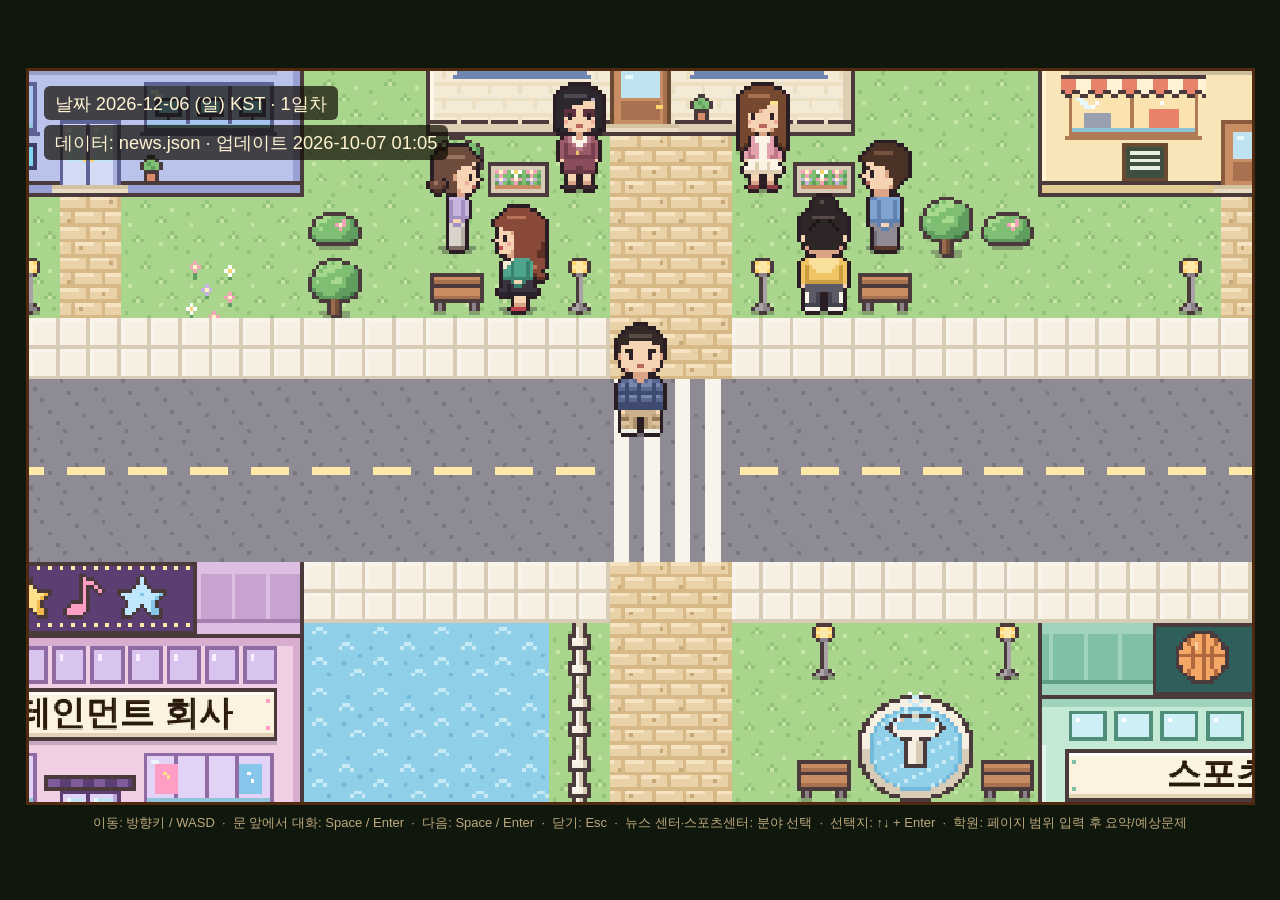
==== game/index.html @ 1d36fb58 "배포 업데이트 2026-10-07 01:00 KST" ====
<!doctype html>
<html lang="ko">
<head>
  <meta charset="utf-8">
  <meta name="viewport" content="width=device-width, initial-scale=1">
  <title>도트 타운 (프로토타입)</title>
  <link rel="stylesheet" href="css/style.css">
</head>
<body>
  <div id="game-wrap">
    <div id="game"></div>

    <div class="hud-stack">
      <div id="hud-date" class="hud"></div>
      <div id="hud" class="hud">데이터 불러오는 중…</div>
    </div>
    <div id="warn" class="warn-box hidden"></div>
    <div id="prompt" class="prompt hidden"></div>
    <div id="toast" class="toast hidden" role="status"></div>

    <!-- 스타듀밸리풍 하단 대화창 -->
    <div id="dialogue" class="dialogue hidden" role="dialog" aria-live="polite" aria-hidden="true">
      <div class="dlg-name"><span id="dlg-name-text"></span><span id="dlg-badge" class="dlg-badge hidden">예시 데이터</span></div>
      <div class="dlg-box">
        <div id="dlg-text" class="dlg-text"></div>
        <ol id="dlg-choices" class="dlg-choices hidden"></ol>
        <div class="dlg-footer"><span id="dlg-meta"></span><span id="dlg-page"></span></div>
        <div id="dlg-next" class="dlg-next hidden">▼</div>
        <div id="dlg-portrait" class="dlg-portrait hidden"><img id="dlg-portrait-img" alt=""></div>
      </div>
    </div>

    <!-- 뉴스 센터: 분야 메뉴 (학원 패널 스타일 재사용) -->
    <div id="newscenter" class="panel hidden" role="dialog" aria-label="뉴스 센터">
      <div class="panel-title"><span id="nc-title">뉴스 센터</span> <span id="nc-badge" class="dlg-badge hidden">예시 데이터</span></div>
      <div id="nc-greeting" class="nc-greeting"></div>
      <div id="nc-list"></div>
      <div class="ac-help">↑↓ 선택 · Enter 보기 (다 보면 메뉴로 돌아옴) · Esc 닫기</div>
    </div>

    <!-- 학원 UI: 교재/페이지 범위 입력 → 요약 / 예상 문제 -->
    <div id="academy" class="panel hidden" role="dialog" aria-label="학원">
      <div class="panel-title">학원 · 직업상담사 2급 (과정평가형) 공부 <span id="ac-badge" class="dlg-badge hidden">예시 데이터</span></div>
      <div id="ac-menu">
        <div class="ac-row" data-row="material"><span class="ac-label">교재</span> <span id="ac-material"></span> <small class="ac-hint">←/→ 변경</small></div>
        <div class="ac-row" data-row="start"><label><span class="ac-label">시작 페이지</span> <input id="ac-start" type="text" inputmode="numeric" maxlength="4" autocomplete="off" placeholder="예: 1"></label></div>
        <div class="ac-row" data-row="end"><label><span class="ac-label">끝 페이지</span> <input id="ac-end" type="text" inputmode="numeric" maxlength="4" autocomplete="off" placeholder="예: 20"></label> <small id="ac-pagecount" class="ac-hint"></small></div>
        <div class="ac-row ac-action" data-row="summary">요약 보기</div>
        <div class="ac-row ac-action" data-row="quiz">예상 문제 풀기</div>
        <div id="ac-error" class="ac-error" role="alert"></div>
        <div class="ac-help">↑↓ 이동 · 숫자 입력 · Enter 다음/선택 · Esc 닫기</div>
      </div>
      <div id="ac-quiz" class="hidden">
        <div id="ac-q-head" class="ac-q-head"></div>
        <div id="ac-q-text" class="ac-q-text"></div>
        <ol id="ac-q-choices" class="ac-q-choices"></ol>
        <div id="ac-q-result" class="ac-q-result hidden"></div>
        <div id="ac-q-help" class="ac-help"></div>
      </div>
    </div>
  </div>
  <div class="controls">이동: 방향키 / WASD &nbsp;·&nbsp; 문 앞에서 대화: Space / Enter &nbsp;·&nbsp; 다음: Space / Enter &nbsp;·&nbsp; 닫기: Esc &nbsp;·&nbsp; 뉴스 센터·스포츠센터: 분야 선택 &nbsp;·&nbsp; 선택지: ↑↓ + Enter &nbsp;·&nbsp; 학원: 페이지 범위 입력 후 요약/예상문제</div>

  <!-- 순서 중요: Phaser → 데이터 대체본(.js, file:// 용) → 설정/로직 -->
  <script src="lib/phaser.min.js"></script>
  <script src="../data/news.js"></script>
  <script src="../data/study/study.js"></script>
  <script src="../data/story/story.js"></script>
  <script src="../data/daily_reactions.js"></script>
  <script src="assets/asset_index.js"></script>
  <script src="js/assets.js"></script>
  <script src="js/map.js"></script>
  <script src="js/save.js"></script>
  <script src="js/assets_runtime.js"></script>
  <script src="js/data.js"></script>
  <script src="js/dialogue.js"></script>
  <script src="js/academy.js"></script>
  <script src="js/newscenter.js"></script>
  <script src="js/story.js"></script>
  <script src="js/daily.js"></script>
  <script src="js/npc.js"></script>
  <script src="js/main.js"></script>
</body>
</html>
---- game/css/style.css ----
:root {
  --font-ko: "Noto Sans KR", "Noto Sans CJK KR", "Apple SD Gothic Neo", "Malgun Gothic", "맑은 고딕", "NanumGothic", "Nanum Gothic", sans-serif;
  --paper: #f7e3b5;
  --paper-dark: #e8c98a;
  --wood: #8a4b20;
  --wood-dark: #4f2a10;
  --ink: #3a2412;
}
* { box-sizing: border-box; }
html, body { margin: 0; height: 100%; background: #10170c; color: #eee; font-family: var(--font-ko); }
body { display: flex; flex-direction: column; align-items: center; justify-content: center; gap: 8px; }

#game-wrap {
  position: relative;
  width: min(96vw, calc((100vh - 48px) * 960 / 576));
  aspect-ratio: 960 / 576;
  container-type: inline-size;
  overflow: hidden;
  border: 3px solid var(--wood-dark);
  image-rendering: pixelated;
}
#game, #game canvas { width: 100% !important; height: 100% !important; display: block; }
#game canvas { image-rendering: pixelated; image-rendering: crisp-edges; }

.hidden { display: none !important; }

.hud-stack { position: absolute; top: 1.2cqw; left: 1.2cqw; display: flex; flex-direction: column; align-items: flex-start; gap: .4cqw; pointer-events: none; }
.hud {
  font-size: 1.5cqw; padding: .4cqw .9cqw;
  background: rgba(20, 14, 8, .72); color: #fff3d0; border-radius: .5cqw;
  pointer-events: none;
}
.hud.warn { color: #ffd27a; }
.warn-box {
  position: absolute; top: 7.5cqw; left: 1.2cqw; right: 1.2cqw;
  font-size: 1.5cqw; padding: .6cqw 1cqw; background: rgba(140, 30, 20, .88); color: #fff; border-radius: .5cqw;
}
.prompt {
  position: absolute; left: 50%; bottom: 2cqw; transform: translateX(-50%);
  font-size: 1.8cqw; padding: .5cqw 1.4cqw;
  background: var(--paper); color: var(--ink);
  border: .35cqw solid var(--wood); border-radius: .6cqw;
  box-shadow: 0 .3cqw 0 var(--wood-dark);
  animation: bob 1s ease-in-out infinite;
}
@keyframes bob { 50% { transform: translate(-50%, -.3cqw); } }

/* ---- Dialogue box (Stardew-like) ---- */
.dialogue { position: absolute; left: 3cqw; right: 3cqw; bottom: 1.6cqw; }
.dlg-name {
  display: inline-flex; align-items: center; gap: .8cqw;
  margin-left: 1.5cqw; padding: .5cqw 1.6cqw;
  font-size: 2.1cqw; font-weight: 700; color: var(--ink);
  background: var(--paper); border: .45cqw solid var(--wood); border-bottom: none;
  border-radius: .8cqw .8cqw 0 0; position: relative; top: .45cqw;
}
.dlg-badge {
  font-size: 1.3cqw; font-weight: 700; color: #fff; background: #c2412d;
  padding: .15cqw .6cqw; border-radius: .4cqw;
}
.dlg-box {
  position: relative; min-height: 13cqw;
  padding: 1.6cqw 2.4cqw 2.6cqw;
  background: linear-gradient(var(--paper), var(--paper-dark));
  border: .45cqw solid var(--wood); border-radius: .8cqw;
  box-shadow: inset 0 0 0 .35cqw #f9edcf, inset 0 0 0 .7cqw var(--paper-dark), 0 .5cqw 0 var(--wood-dark);
  color: var(--ink);
}
.dlg-text { font-size: 2.3cqw; line-height: 1.55; white-space: pre-wrap; word-break: keep-all; overflow-wrap: anywhere; min-height: 7cqw; }
.dlg-text.title { font-weight: 700; color: #6a2c0c; }
.dlg-footer {
  position: absolute; left: 2.4cqw; right: 5cqw; bottom: .9cqw;
  display: flex; justify-content: space-between; font-size: 1.35cqw; color: #8a6440;
}
.dlg-next {
  position: absolute; right: 2cqw; bottom: .7cqw; font-size: 2cqw; color: var(--wood);
  animation: blink .8s steps(2, start) infinite;
}
@keyframes blink { to { visibility: hidden; } }

.controls { font-size: 13px; color: #bda97e; }

/* ---- Academy panel ---- */
.panel {
  position: absolute; left: 50%; top: 50%; transform: translate(-50%, -50%);
  width: 64cqw; max-height: 92%; overflow: auto;
  padding: 1.6cqw 2.2cqw;
  background: linear-gradient(var(--paper), var(--paper-dark));
  border: .45cqw solid var(--wood); border-radius: .8cqw;
  box-shadow: inset 0 0 0 .35cqw #f9edcf, 0 .5cqw 0 var(--wood-dark), 0 0 0 100vmax rgba(0,0,0,.35);
  color: var(--ink); font-size: 1.9cqw;
}
.panel-title { font-weight: 700; font-size: 2.1cqw; margin-bottom: 1cqw; display: flex; align-items: center; gap: .8cqw; color: #6a2c0c; }
.ac-row {
  padding: .6cqw 1cqw; margin: .35cqw 0; border-radius: .5cqw; border: .25cqw solid transparent; cursor: default;
}
.ac-row.focused { border-color: var(--wood); background: rgba(255,255,255,.55); }
.ac-row.focused::before { content: "▶ "; color: var(--wood); }
.ac-label { display: inline-block; min-width: 10cqw; font-weight: 700; }
.ac-hint { color: #8a6440; font-size: 1.4cqw; }
.ac-row input {
  font: inherit; width: 10cqw; padding: .2cqw .6cqw; color: var(--ink);
  background: #fffaf0; border: .2cqw solid var(--wood); border-radius: .3cqw; outline: none;
}
.ac-action { font-weight: 700; text-align: center; background: rgba(138,75,32,.12); cursor: pointer; }
.ac-error { min-height: 2.4cqw; color: #b3261e; font-weight: 700; font-size: 1.6cqw; margin-top: .4cqw; }
.ac-help { color: #8a6440; font-size: 1.4cqw; margin-top: .6cqw; }
.ac-q-head { font-size: 1.5cqw; color: #8a6440; margin-bottom: .6cqw; }
.ac-q-text { font-weight: 700; font-size: 2.1cqw; line-height: 1.5; margin-bottom: .8cqw; word-break: keep-all; }
.ac-q-choices { list-style: none; padding: 0; margin: 0; }
.ac-q-choices li { padding: .5cqw 1cqw; margin: .3cqw 0; border-radius: .5cqw; border: .25cqw solid transparent; word-break: keep-all; }
.ac-q-choices li.selected { border-color: var(--wood); background: rgba(255,255,255,.6); }
.ac-q-choices li.correct { background: #cdeec0; border-color: #3d8b2f; }
.ac-q-choices li.wrong { background: #f6c9c2; border-color: #b3261e; }
.ac-q-result { margin-top: .8cqw; padding: .8cqw 1.2cqw; border-radius: .6cqw; background: rgba(255,255,255,.6); line-height: 1.5; }
.ac-q-result.ok .ac-q-verdict { color: #2f7a22; }
.ac-q-result.ng .ac-q-verdict { color: #b3261e; }
.ac-q-verdict { font-weight: 700; font-size: 2.1cqw; }
.ac-q-expl { margin-top: .4cqw; word-break: keep-all; }

/* ---- Portrait (96x96 원본, 정수배, 대화창 오른쪽) ---- */
.dialogue { --pw: 20cqw; }
.dlg-box.has-portrait { padding-right: calc(var(--pw) + 5cqw); min-height: calc(var(--pw) + 3.8cqw); }
.dlg-box.has-portrait .dlg-next { right: calc(var(--pw) + 3.6cqw); }
.dlg-box.has-portrait .dlg-footer { right: calc(var(--pw) + 6.5cqw); }
.dlg-portrait {
  position: absolute; right: 1.6cqw; top: 50%; transform: translateY(-50%);
  box-sizing: content-box;           /* 이미지 영역 = 정확히 --pw (96px x PORTRAIT_SCALE @960 기준) */
  width: var(--pw); height: var(--pw);
  background: #e9cf98; border: .35cqw solid var(--wood); border-radius: .4cqw;
  box-shadow: inset 0 0 0 .25cqw #f9edcf;
  overflow: hidden;
}
.dlg-portrait img {
  display: block; width: 100%; height: 100%;
  image-rendering: pixelated; image-rendering: crisp-edges;
}

/* ---- News center menu (학원 패널 재사용) ---- */
.nc-greeting { font-size: 1.7cqw; margin: -.3cqw 0 .8cqw; color: #5a3a1c; }
.nc-cat { text-align: left; }
.nc-close { text-align: center; color: #8a6440; }

/* ---- 나레이션 (이름표·초상화 없음, 다른 톤) ---- */
.dlg-name.invisible { visibility: hidden; }
.dlg-box.narration {
  background: linear-gradient(#3b2f45, #2a2133);
  border-color: #6d5a7e; box-shadow: inset 0 0 0 .35cqw #4a3d57, 0 .5cqw 0 #1b1422;
  color: #f3e9ff;
}
.dlg-box.narration .dlg-text { font-style: italic; text-align: center; padding: 0 3cqw; color: #f3e9ff; }
.dlg-box.narration .dlg-footer, .dlg-box.narration .dlg-next { color: #c9b6dc; }

/* ---- 선택지 (반응만 다른 선택) ---- */
.dlg-choices { list-style: none; margin: .4cqw 0 1.2cqw; padding: 0; }
.dlg-choice {
  font-size: 2cqw; line-height: 1.4; padding: .45cqw 1.2cqw; margin: .3cqw 0;
  border: .25cqw solid transparent; border-radius: .5cqw; cursor: pointer; word-break: keep-all;
}
.dlg-choice.selected { border-color: var(--wood); background: rgba(255,255,255,.65); }
.dlg-choice.selected::before { content: "▶ "; color: var(--wood); }
.dlg-box.choosing .dlg-text { min-height: 0; font-weight: 700; color: #6a2c0c; }

/* ---- 알림 (호감도 단계 변화 등) ---- */
.toast {
  position: absolute; left: 50%; top: 9cqw; transform: translateX(-50%);
  font-size: 1.9cqw; font-weight: 700; padding: .7cqw 2cqw; border-radius: .7cqw;
  background: #fff4f8; color: #8a2350; border: .35cqw solid #d9668f; box-shadow: 0 .3cqw 0 #8a2350;
}
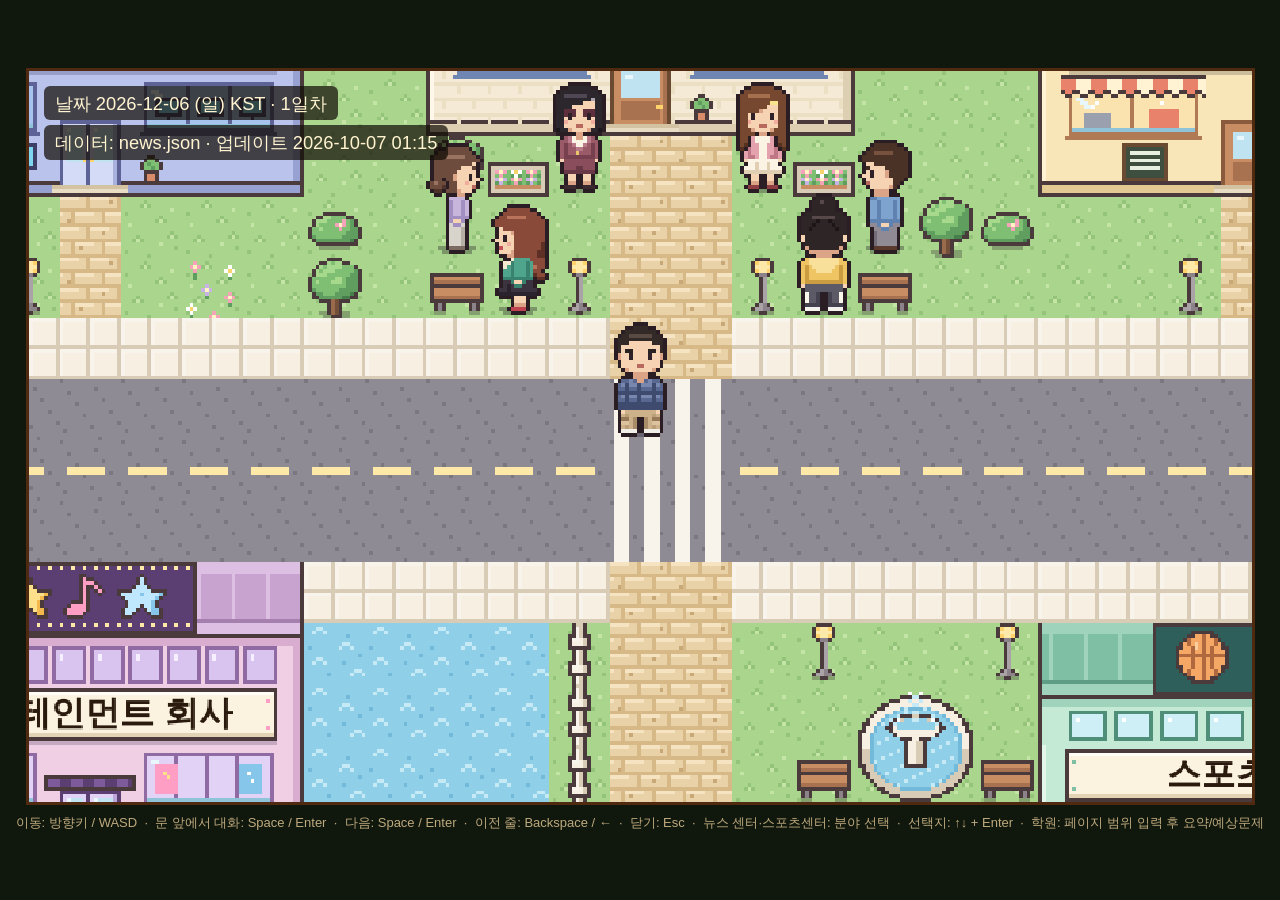
==== commit d3f211ca: "배포 업데이트 2026-10-07 01:11 KST" ====
--- a/game/index.html
+++ b/game/index.html
@@ -24,7 +24,7 @@
       <div class="dlg-box">
         <div id="dlg-text" class="dlg-text"></div>
         <ol id="dlg-choices" class="dlg-choices hidden"></ol>
-        <div class="dlg-footer"><span id="dlg-meta"></span><span id="dlg-page"></span></div>
+        <div class="dlg-footer"><span id="dlg-meta"></span><span id="dlg-hint" class="dlg-hint"></span><span id="dlg-page"></span></div>
         <div id="dlg-next" class="dlg-next hidden">▼</div>
         <div id="dlg-portrait" class="dlg-portrait hidden"><img id="dlg-portrait-img" alt=""></div>
       </div>
@@ -35,7 +35,7 @@
       <div class="panel-title"><span id="nc-title">뉴스 센터</span> <span id="nc-badge" class="dlg-badge hidden">예시 데이터</span></div>
       <div id="nc-greeting" class="nc-greeting"></div>
       <div id="nc-list"></div>
-      <div class="ac-help">↑↓ 선택 · Enter 보기 (다 보면 메뉴로 돌아옴) · Esc 닫기</div>
+      <div class="ac-help">↑↓ 선택 · Enter 보기 (다 보면 메뉴로 돌아옴) · Esc / Backspace 닫기</div>
     </div>
 
     <!-- 학원 UI: 교재/페이지 범위 입력 → 요약 / 예상 문제 -->
@@ -59,7 +59,7 @@
       </div>
     </div>
   </div>
-  <div class="controls">이동: 방향키 / WASD &nbsp;·&nbsp; 문 앞에서 대화: Space / Enter &nbsp;·&nbsp; 다음: Space / Enter &nbsp;·&nbsp; 닫기: Esc &nbsp;·&nbsp; 뉴스 센터·스포츠센터: 분야 선택 &nbsp;·&nbsp; 선택지: ↑↓ + Enter &nbsp;·&nbsp; 학원: 페이지 범위 입력 후 요약/예상문제</div>
+  <div class="controls">이동: 방향키 / WASD &nbsp;·&nbsp; 문 앞에서 대화: Space / Enter &nbsp;·&nbsp; 다음: Space / Enter &nbsp;·&nbsp; 이전 줄: Backspace / ← &nbsp;·&nbsp; 닫기: Esc &nbsp;·&nbsp; 뉴스 센터·스포츠센터: 분야 선택 &nbsp;·&nbsp; 선택지: ↑↓ + Enter &nbsp;·&nbsp; 학원: 페이지 범위 입력 후 요약/예상문제</div>
 
   <!-- 순서 중요: Phaser → 데이터 대체본(.js, file:// 용) → 설정/로직 -->
   <script src="lib/phaser.min.js"></script>
--- a/game/css/style.css
+++ b/game/css/style.css
@@ -167,3 +167,7 @@
   font-size: 1.9cqw; font-weight: 700; padding: .7cqw 2cqw; border-radius: .7cqw;
   background: #fff4f8; color: #8a2350; border: .35cqw solid #d9668f; box-shadow: 0 .3cqw 0 #8a2350;
 }
+
+/* 대화창 조작 힌트 (Space 다음 · Backspace 이전 · Esc 닫기) */
+.dlg-hint { flex: 1; text-align: center; opacity: .8; white-space: nowrap; overflow: hidden; text-overflow: ellipsis; padding: 0 1cqw; }
+.dlg-choice.locked { opacity: .45; }
